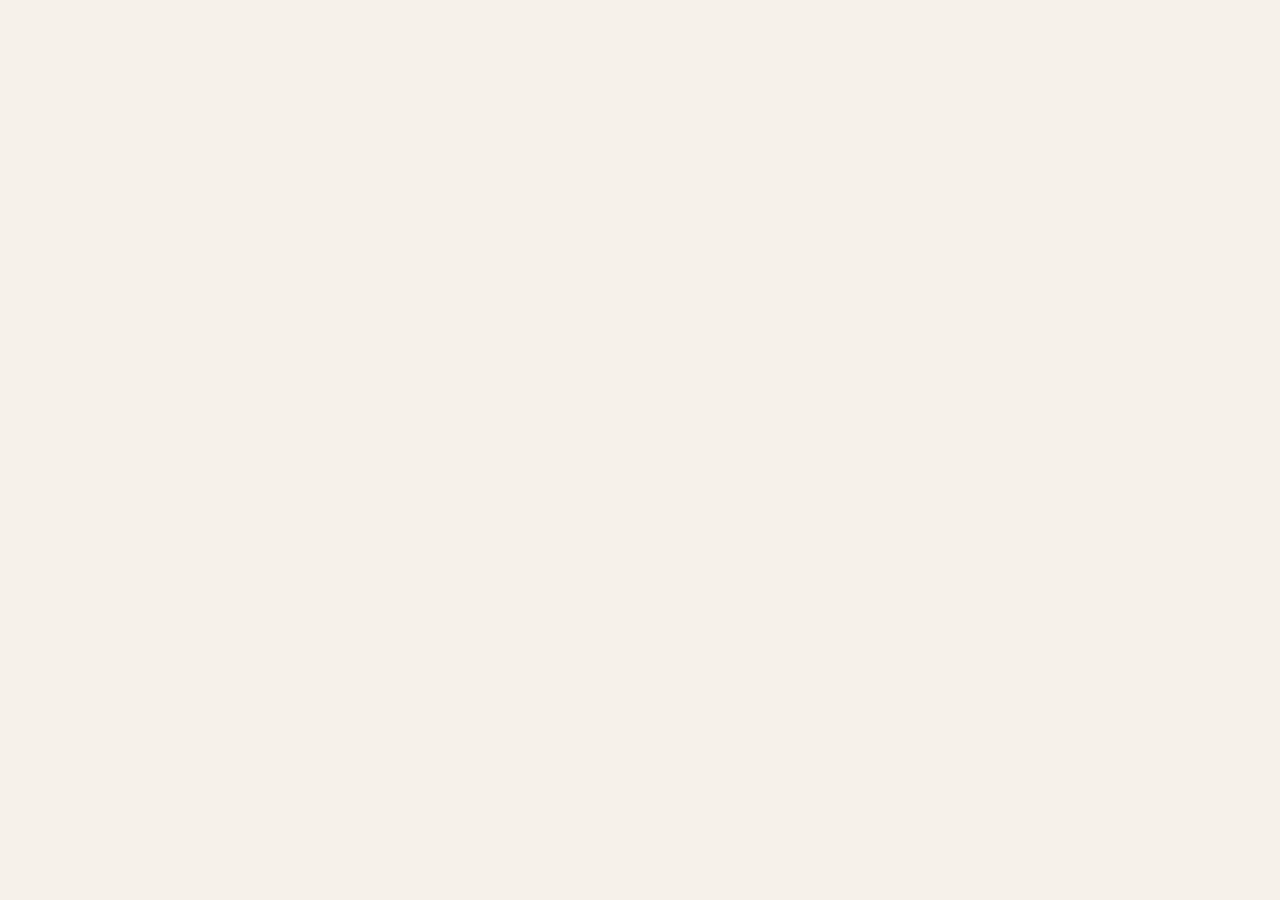
==== 261009/index.html @ a171900a "html structure and base css setup" ====
<!DOCTYPE html>
<html lang="ja">

<head>
    <meta charset="UTF-8">
    <meta name="viewport" content="width=device-width, initial-scale=1.0">
    <title>まちかどカフェ</title>
    <link rel="stylesheet" href="css/base.css">
    <link rel="stylesheet" href="css/header.css">
    <link rel="stylesheet" href="css/main.css">
    <link rel="stylesheet" href="css/footer.css">
</head>

<body>
    <!-- ===== A ヘッダー ここから ===== -->

    <!-- ===== A ヘッダー ここまで ===== -->

    <!-- ===== B メイン ここから ===== -->

    <!-- ===== B メイン ここまで ===== -->

    <!-- ===== C フッター ここから ===== -->

    <!-- ===== C フッター ここまで ===== -->
</body>

</html>
---- 261009/css/base.css ----
/* base.css … 先生が用意したファイル。だれも書きかえない */

* {
  box-sizing: border-box;
}

body {
  margin: 0;
  font-family: sans-serif;
  color: #333;
  background: #f6f1ea;
  line-height: 1.7;
}
---- 261009/css/header.css ----
/* header.css … A さんの担当 */
---- 261009/css/main.css ----
/* main.css … B さんの担当 */
---- 261009/css/footer.css ----
/* footer.css … C さんの担当 */
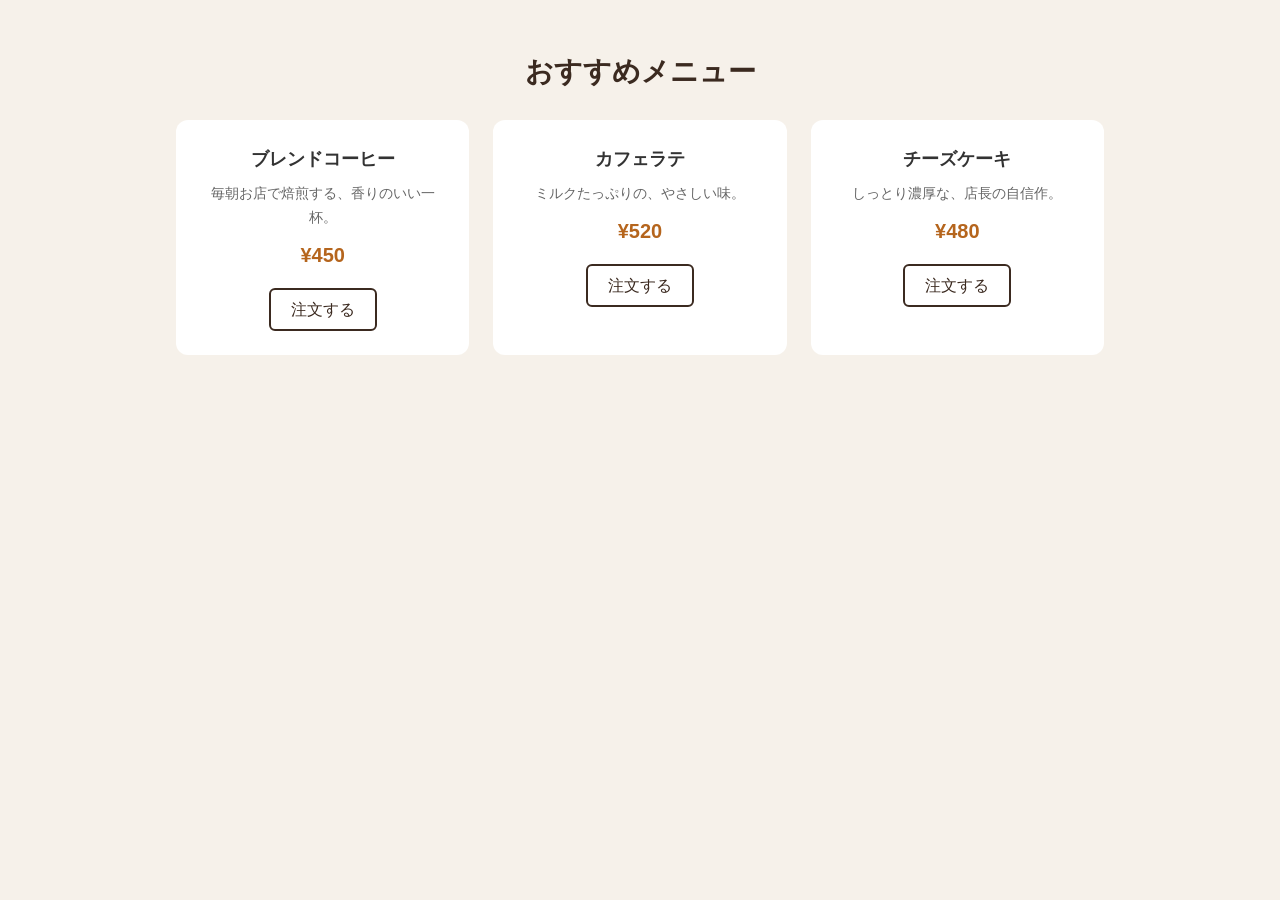
==== commit dc45f709: "main html and css update" ====
--- a/261009/index.html
+++ b/261009/index.html
@@ -18,6 +18,33 @@
 
     <!-- ===== B メイン ここから ===== -->
 
+    <main class="box">
+        <h2 class="title">おすすめメニュー</h2>
+
+        <ul class="list">
+            <li class="item">
+                <h3 class="name">ブレンドコーヒー</h3>
+                <p class="text">毎朝お店で焙煎する、香りのいい一杯。</p>
+                <p class="price">¥450</p>
+                <a class="btn" href="#">注文する</a>
+            </li>
+
+            <li class="item">
+                <h3 class="name">カフェラテ</h3>
+                <p class="text">ミルクたっぷりの、やさしい味。</p>
+                <p class="price">¥520</p>
+                <a class="btn" href="#">注文する</a>
+            </li>
+            
+            <li class="item">
+                <h3 class="name">チーズケーキ</h3>
+                <p class="text">しっとり濃厚な、店長の自信作。</p>
+                <p class="price">¥480</p>
+                <a class="btn" href="#">注文する</a>
+            </li>
+        </ul>
+    </main>
+
     <!-- ===== B メイン ここまで ===== -->
 
     <!-- ===== C フッター ここから ===== -->
--- a/261009/css/main.css
+++ b/261009/css/main.css
@@ -1 +1,57 @@
 /* main.css … B さんの担当 */
+
+.box {
+  max-width: 960px;
+  margin: 0 auto;
+  padding: 48px 16px;
+}
+
+.title {
+  margin: 0 0 24px;
+  font-size: 28px;
+  text-align: center;
+  color: #3b2a20;
+}
+
+.list {
+  display: flex;
+  gap: 24px;
+  margin: 0;
+  padding: 0;
+  list-style: none;
+}
+
+.item {
+  flex: 1;
+  padding: 24px;
+  border-radius: 12px;
+  background: #fff;
+  text-align: center;
+}
+
+.name {
+  margin: 0;
+  font-size: 18px;
+}
+
+.text {
+  margin: 8px 0;
+  font-size: 14px;
+  color: #666;
+}
+
+.price {
+  margin: 0 0 16px;
+  font-size: 20px;
+  font-weight: bold;
+  color: #b5651d;
+}
+
+.btn {
+  display: inline-block;
+  padding: 6px 20px;
+  border: 2px solid #3b2a20;
+  border-radius: 6px;
+  color: #3b2a20;
+  text-decoration: none;
+}
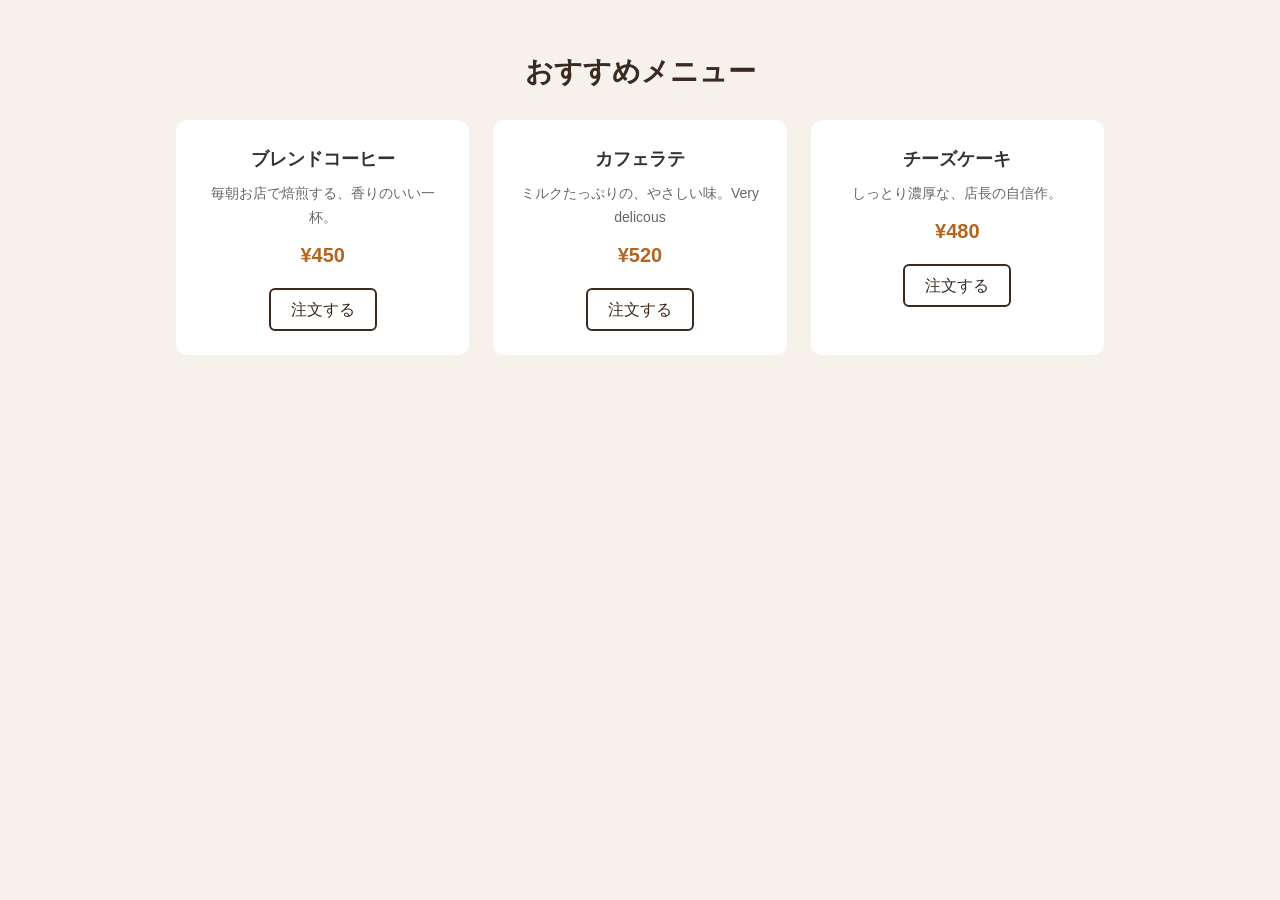
==== commit eefda5a9: "html updated" ====
--- a/261009/index.html
+++ b/261009/index.html
@@ -31,11 +31,11 @@
 
             <li class="item">
                 <h3 class="name">カフェラテ</h3>
-                <p class="text">ミルクたっぷりの、やさしい味。</p>
+                <p class="text">ミルクたっぷりの、やさしい味。Very delicous</p>
                 <p class="price">¥520</p>
                 <a class="btn" href="#">注文する</a>
             </li>
-            
+
             <li class="item">
                 <h3 class="name">チーズケーキ</h3>
                 <p class="text">しっとり濃厚な、店長の自信作。</p>
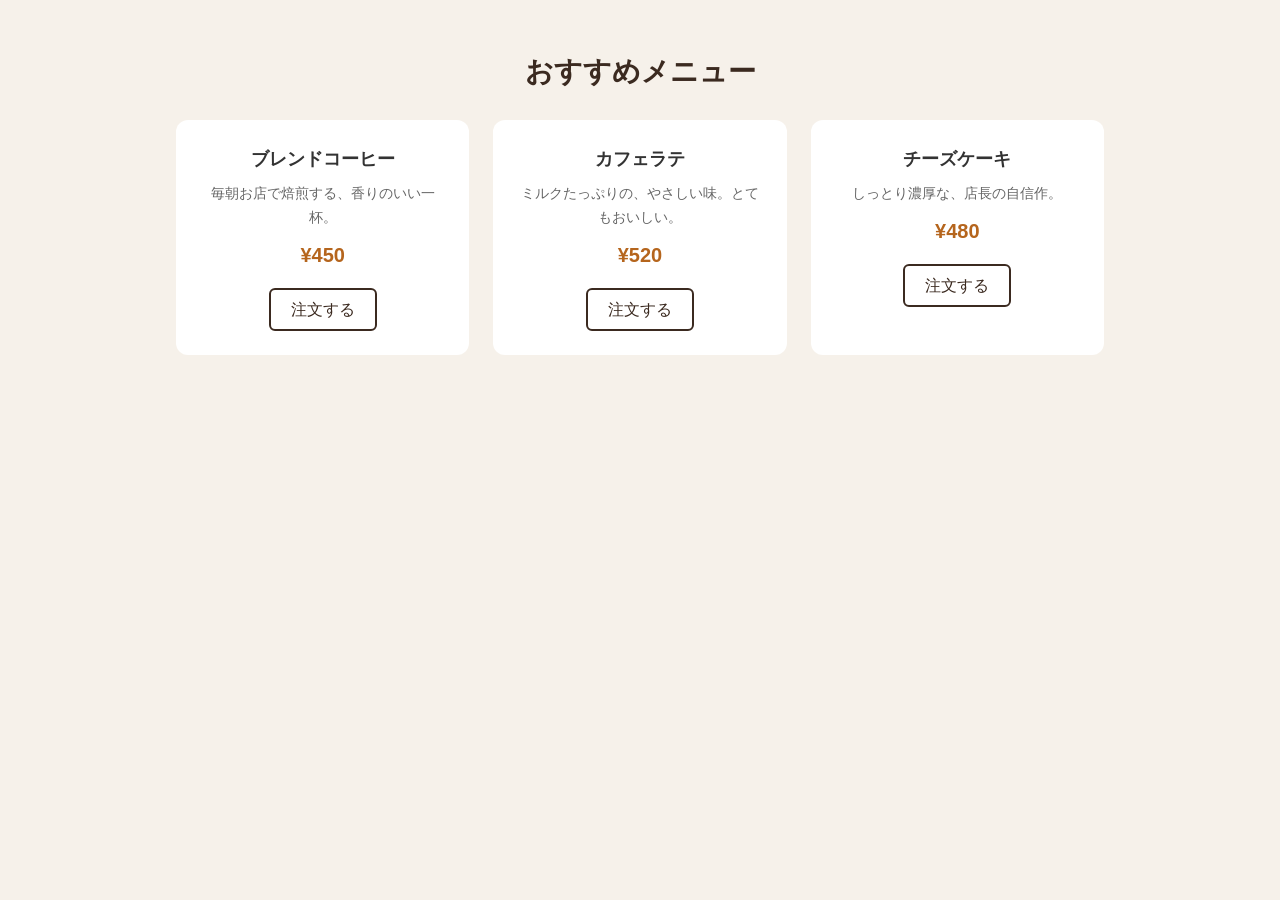
==== commit 6ce1ffdf: "error fixed" ====
--- a/261009/index.html
+++ b/261009/index.html
@@ -31,7 +31,7 @@
 
             <li class="item">
                 <h3 class="name">カフェラテ</h3>
-                <p class="text">ミルクたっぷりの、やさしい味。Very delicous</p>
+                <p class="text">ミルクたっぷりの、やさしい味。とてもおいしい。</p>
                 <p class="price">¥520</p>
                 <a class="btn" href="#">注文する</a>
             </li>
